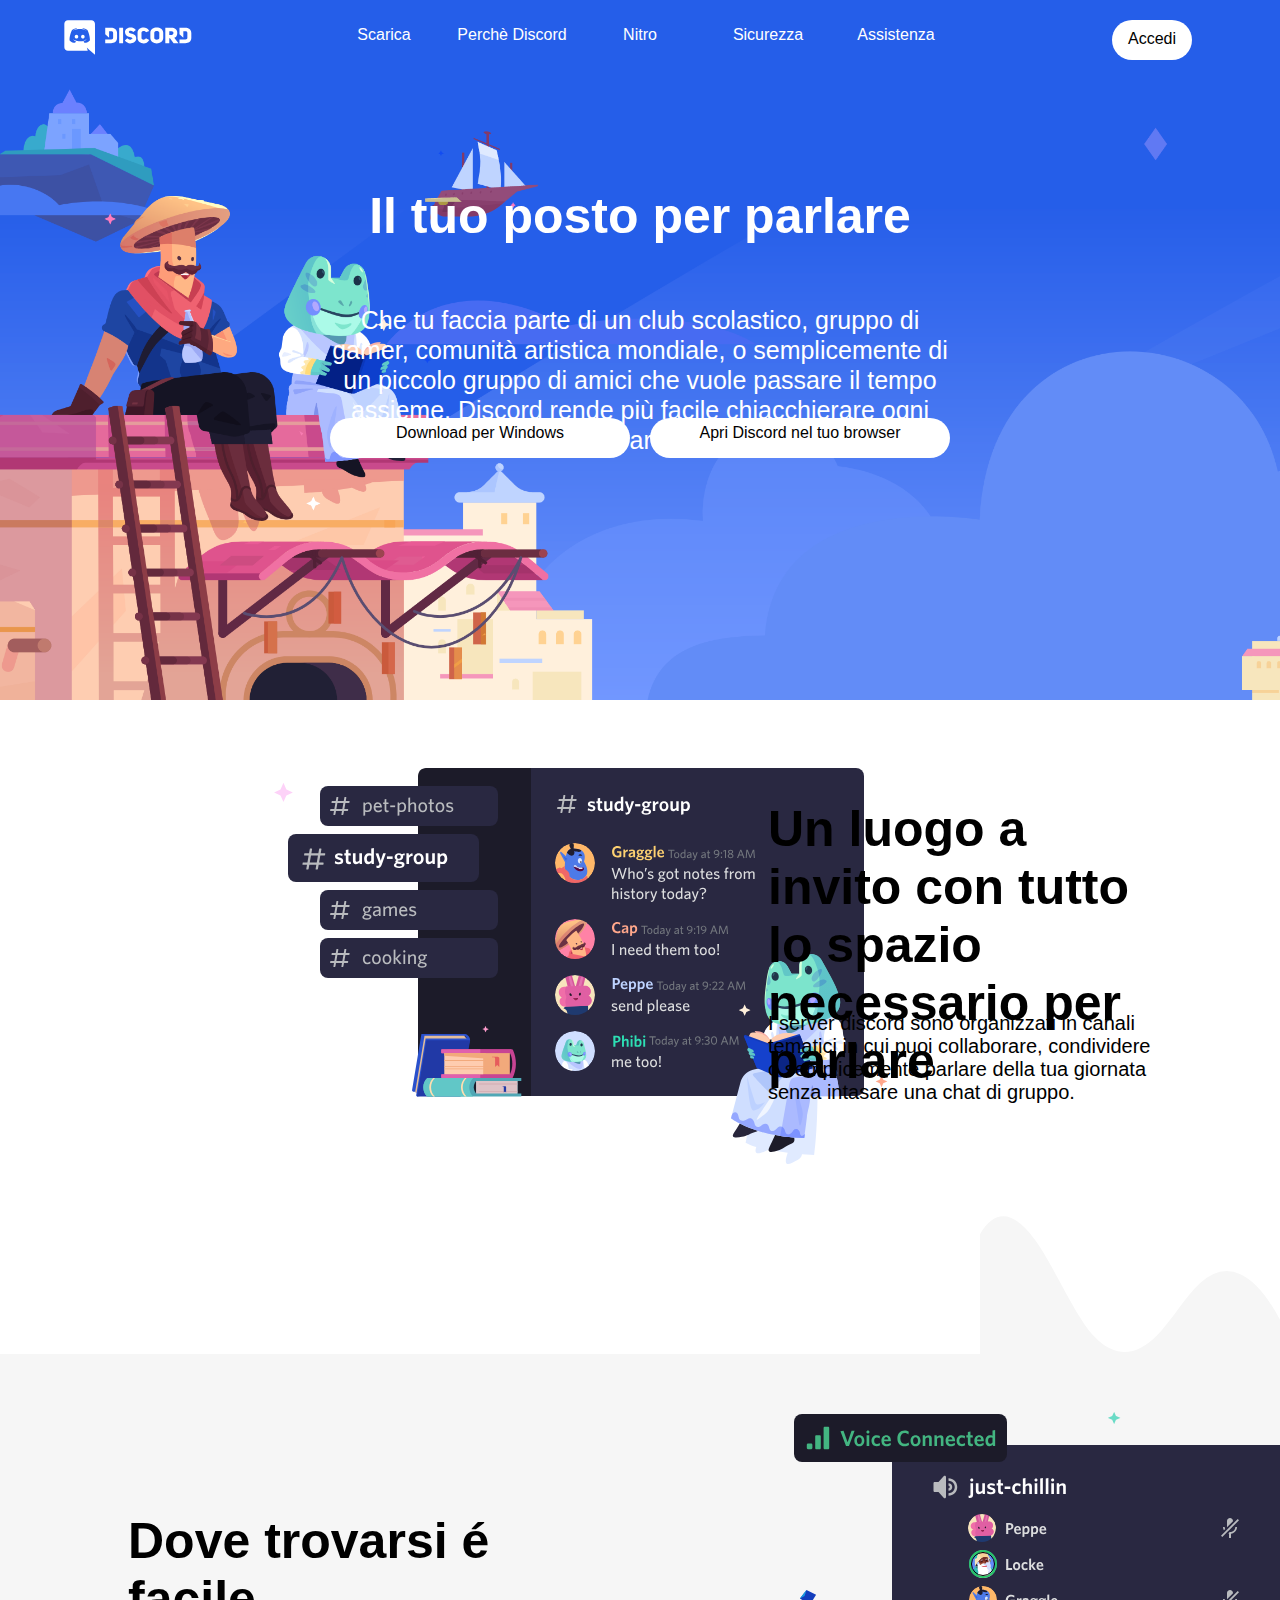
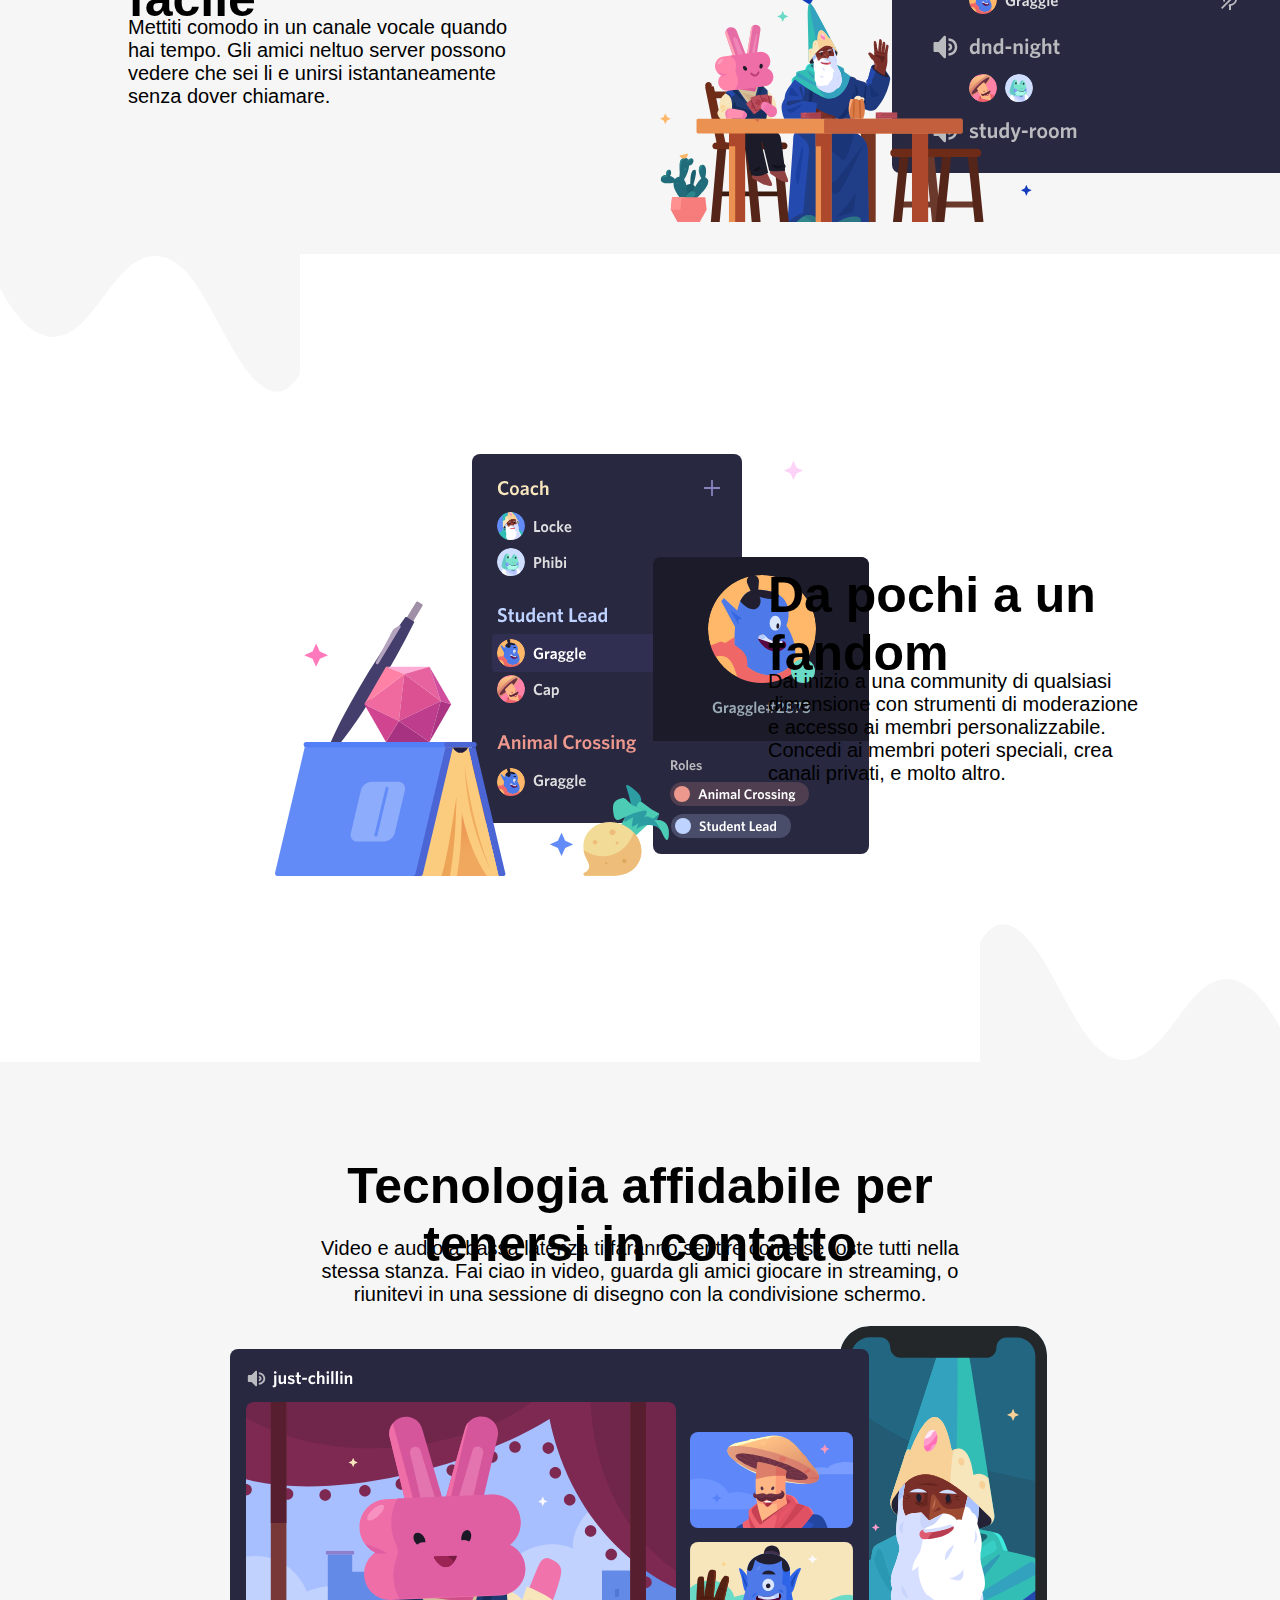
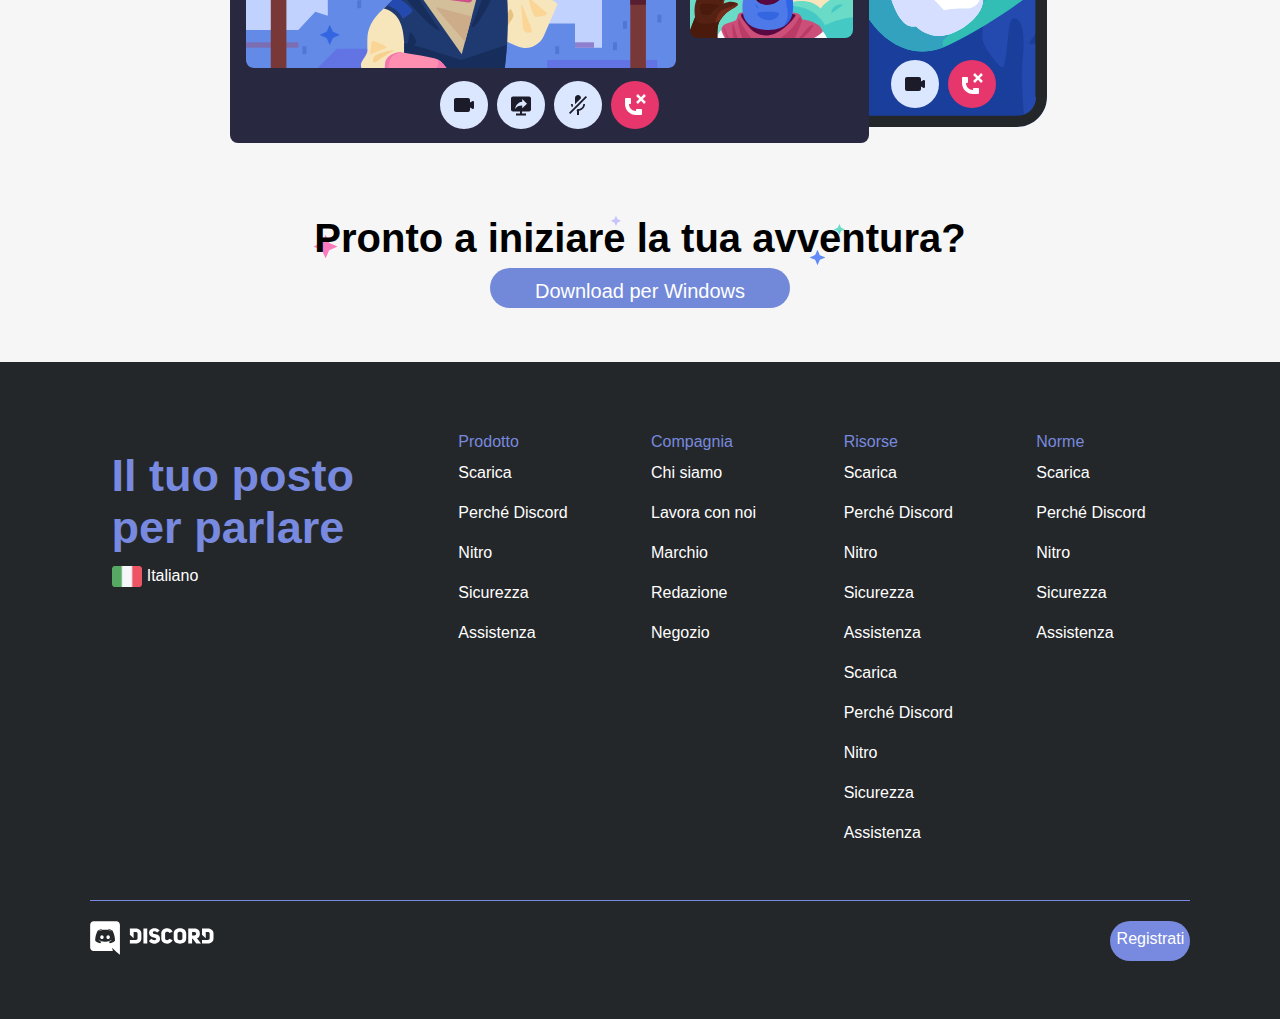
==== Bonus/index.html @ 31652d2a "creazione della sezione bonus" ====
<!DOCTYPE html>
<html lang="en">
<head>
    <link rel="stylesheet" href="https://cdnjs.cloudflare.com/ajax/libs/font-awesome/6.2.0/css/all.min.css" integrity="sha512-xh6O/CkQoPOWDdYTDqeRdPCVd1SpvCA9XXcUnZS2FmJNp1coAFzvtCN9BmamE+4aHK8yyUHUSCcJHgXloTyT2A==" crossorigin="anonymous" referrerpolicy="no-referrer" />
    <link href="http://fonts.cdnfonts.com/css/whitney-2" rel="stylesheet">
    <link rel="stylesheet" href="css/style.css">
    <meta charset="UTF-8">
    <meta http-equiv="X-UA-Compatible" content="IE=edge">
    <meta name="viewport" content="width=device-width, initial-scale=1.0">
    <title>Discord</title>
</head>
<body>

    <!-- Header -->
    <header>

        <!-- Navigatin tab -->
        <nav class="navigation">

            <div class="logo">

            </div>

            <section class="linkup">
            
                <div id="scarica" class="linkuplinks">
                    <span>
                        <a href="https://discord.com/download" class="linkstyle">Scarica</a> 
                    </span>
                </div>

                <div id="why" class="linkuplinks">
                    <span>
                        <a href="https://discord.com/blog" class="linkstyle">Perchè Discord</a> 
                    </span>
                </div>

                <div id="nitro" class="linkuplinks">
                    <span>
                       <a href="https://discord.com/nitro" class="linkstyle">Nitro</a> 
                    </span>
                </div>

                <div id="sicurezza" class="linkuplinks">
                    <span>
                       <a href="https://discord.com/safety" class="linkstyle">Sicurezza</a> 
                    </span>
                </div>

                <div id="assistenza" class="linkuplinks">
                    <span>
                       <a href="https://support.discord.com/hc/it" class="linkstyle">Assistenza</a> 
                    </span>
                </div>

            </section>

            <section class="login">
                <a href="https://discord.com/login" id="updownloadbutton">
                    <div id="loginbutton">
                        <span>
                        Accedi
                        </span>
                    </div>
                </a>

            </section>

        </nav>

        <!-- Introduction & Download -->

        <section class="intro">

            <div class="introduction">

                <div id="title">
                    <span>
                        Il tuo posto per parlare
                    </span>
                </div>

                <div id="introdescr">
                    <span>
                        Che tu faccia parte di un club scolastico, gruppo di gamer, comunità artistica mondiale, o semplicemente di un piccolo gruppo di amici che vuole passare il tempo assieme, Discord rende più facile chiacchierare ogni giorno e ritrovarsi più spesso.
                    </span>

                </div>

                <div id="introbuttons">
                    
                    <div id="downloadfor">
                        <a href="https://discord.com/api/downloads/distributions/app/installers/latest?channel=stable&platform=win&arch=x86" id="downloadlink">
                            <span>
                                <i class="fa-solid fa-down-long"></i>
                                Download per Windows
                            </span>
                        </a>
                    </div>

                    <div id="openinbrowser">
                        <a href="https://discord.com/app" id="openbrlink">
                            <span>
                                Apri Discord nel tuo browser
                            </span>
                        </a>
                    </div>
                    
                    
                </div>

            </div>

        </section>

    </header>

    <!-- Main content -->
    <main>

        <!-- Cont1 -->
        <section class="wavescont">
            <div class="showcase">
                <div class="img">

                    <div class="image">

                        <img src="img/study-group.svg" alt="study group">

                    </div>

                </div>
        
                <div class="txt">

                    <section class="text">

                        <div id="img-title-medium">
                            Un luogo a invito con tutto lo spazio necessario per parlare
                        </div>

                        <div id="img-description">
                            I server discord sono organizzati in canali tematici in cui puoi collaborare, condividere o semplicemente parlare della tua giornata senza intasare una chat di gruppo.
                        </div>

                    </section>
        
                </div>
            </div>

            <div id="wavesrotate">
                <img src="img/wave2.svg" alt="" class="svg">
            </div>

            <!-- Cont2 -->
            <div class="showcase cont2">
                <div class="txt">

                    <section class="text">

                        <div id="img-title">
                            Dove trovarsi é facile
                        </div>

                        <div id="img-description">
                            Mettiti comodo in un canale vocale quando hai tempo. Gli amici neltuo server possono vedere che sei li e unirsi istantaneamente senza dover chiamare.
                        </div>

                    </section>

                </div>
        
                <div class="img right">

                    <div class="image">

                        <img src="img/voice-connected.svg" alt="study group">

                    </div>
        
                </div>
            </div>

            <div>
                <img src="img/wave2.svg" alt="" class="svg">
            </div>

            <!-- Cont3 -->
            <div class="showcase">
                <div class="img">

                    <div class="image">

                        <img src="img/coach.svg" alt="study group">

                    </div>

                </div>
        
                <div class="txt">

                    <section class="text">

                        <div id="img-title">
                            Da pochi a un fandom
                        </div>

                        <div id="img-description">
                            Dai inizio a una community di qualsiasi dimensione con strumenti di moderazione e accesso ai membri personalizzabile. Concedi ai membri poteri speciali, crea canali privati, e molto altro.
                        </div>

                    </section>
        
                </div>
            </div>

            <div id="wavesrotate">
                <img src="img/wave2.svg" alt="" class="svg">
            </div>

            <!-- Big Image -->
            <div class="showcase" id="big-img">
                <div class="txt2">

                    <div id="text2">

                        <div id="big-img-title">
                            Tecnologia affidabile per tenersi in contatto
                        </div>

                        <div id="big-img-description">
                            Video e audio a bassa latenza ti faranno sentire come se foste tutti nella stessa stanza. Fai ciao in video, guarda gli amici giocare in streaming, o riunitevi in una sessione di disegno con la condivisione schermo.
                        </div>

                    </div>

                </div>
        
                <div class="img2">

                    <div id="image2">

                        <img src="img/big.svg" alt="study group">

                    </div>
        
                </div>
            </div>

            <!-- Download button -->
            <div class="download">

                <div id="download-intro">
                    Pronto a iniziare la tua avventura?
                </div>

                <div id="downloadfor2">
                    <a href="https://discord.com/api/downloads/distributions/app/installers/latest?channel=stable&platform=win&arch=x86" id="downloadlink">
                        <span>
                            <i class="fa-solid fa-down-long"></i>
                            Download per Windows
                        </span>
                    </a>
                </div>

            </div>
        </section>

    </main>
    
    <!-- Footer and other notes -->
    <footer>

        <section class="links">

            <!-- Phrase&Lang -->
            <div class="lang-social">
                <div id="Phrase">
                    Il tuo posto per parlare
                </div>

                <div id="lang">
                    <img src="img/ita.png" alt="" id="ita">
                    Italiano
                    <i class="fa-solid fa-caret-down"></i>
                </div>

                <div class="social">
                    <div class="iconsocial">
                        <a href="https://twitter.com/discord" id="linksocial">
                            <i class="fa-brands fa-twitter"></i>
                        </a>
                    </div>

                    <div class="iconsocial">
                        <a href="https://www.instagram.com/discord/" id="linksocial">
                            <i class="fa-brands fa-instagram"></i>
                        </a>
                    </div>

                    <div class="iconsocial">
                        <a href="https://www.facebook.com/discord/" id="linksocial">
                            <i class="fa-brands fa-facebook"></i>
                        </a>
                    </div>

                    <div class="iconsocial">
                        <a href="https://www.youtube.com/discord/" id="linksocial">
                            <i class="fa-brands fa-youtube"></i>
                        </a>
                    </div>

                    
                    
                    
                    

                </div>

            </div>

            <!-- Prodotto -->
            <div class="linkest">

                <div class="intrestsect">
                    Prodotto
                </div>

                <div class="intrestlinks">

                    <a href="" class="linkcolumn">Scarica</a><br>
                    <a href=""  class="linkcolumn">Perché Discord</a><br>
                    <a href=""  class="linkcolumn">Nitro</a><br>
                    <a href="" class="linkcolumn">Sicurezza</a><br>
                    <a href=""  class="linkcolumn">Assistenza</a><br>

                </div>

            </div>

            <!-- Compagnia -->
            <div class="linkest">

                <div class="intrestsect">
                    Compagnia
                </div>

                <div class="intrestlinks">

                    <a href="" class="linkcolumn">Chi siamo</a><br>
                    <a href=""  class="linkcolumn">Lavora con noi</a><br>
                    <a href=""  class="linkcolumn">Marchio</a><br>
                    <a href="" class="linkcolumn">Redazione</a><br>
                    <a href=""  class="linkcolumn">Negozio</a><br>

                </div>

            </div>

            <!-- Risorse -->
            <div class="linkest">

                <div class="intrestsect">
                    Risorse
                </div>

                <div class="intrestlinks">

                    <a href="" class="linkcolumn">Scarica</a><br>
                    <a href=""  class="linkcolumn">Perché Discord</a><br>
                    <a href=""  class="linkcolumn">Nitro</a><br>
                    <a href="" class="linkcolumn">Sicurezza</a><br>
                    <a href=""  class="linkcolumn">Assistenza</a><br>
                    <a href="" class="linkcolumn">Scarica</a><br>
                    <a href=""  class="linkcolumn">Perché Discord</a><br>
                    <a href=""  class="linkcolumn">Nitro</a><br>
                    <a href="" class="linkcolumn">Sicurezza</a><br>
                    <a href=""  class="linkcolumn">Assistenza</a><br>

                </div>
                
            </div>

            <!-- Norme -->
            <div class="linkest">

                <div class="intrestsect">
                    Norme
                </div>

                <div class="intrestlinks">

                    <a href="" class="linkcolumn">Scarica</a><br>
                    <a href=""  class="linkcolumn">Perché Discord</a><br>
                    <a href=""  class="linkcolumn">Nitro</a><br>
                    <a href="" class="linkcolumn">Sicurezza</a><br>
                    <a href=""  class="linkcolumn">Assistenza</a><br>

                </div>
                
            </div>
        </section>
        
        <div class="downlogo">

            <div id="logodown">
                <img src="img/logo.svg" alt="">
            </div>

            <div id="Signup">
                <a href="https://discord.com/register" id="signupstyle">
                    <div id="signupbutton">
                        <span>
                        Registrati
                        </span>
                    </div>
                </a>
            </div>

        </div>

    </footer>
</body>
</html>
---- Bonus/css/style.css ----
/* All */
*{
    margin: 0;
    padding: 0;
    box-sizing: border-box;
    font-family: 'Whitney', Arial, Helvetica, sans-serif
}

.linkstyle{
    text-decoration: none;
    color: inherit;
    
}

.linkstyle:hover{
    text-decoration: underline;
}

/* Header */
header{
    height: 700px;
    background-image: url(../img/jumbo.png);
    background-size: cover;
    background-repeat: no-repeat;
    
}

    /* Nav properties */
    .navigation{
        height: 80px;
        /* background-color: aqua; */
        display: flex;
        justify-content: space-around;
        align-items: center;
        
    }

        .logo{
            min-height: 50%;
            width: 10%;
            background-image: url(../img/logo.svg);
            background-size: contain;
            background-repeat: no-repeat;
            /* background-color: aquamarine; */
            /* border: #000 solid 1px; */
        }

        .linkup{
            height: 40px;
            width: 50%;
            /* background-color: aquamarine; */
            /* border: #000 solid 1px; */
            display: flex;
        }

            .linkuplinks{
                height: 40px;
                width: 20%;
                /* border: #000 solid 1px; */
                text-align: center;
                padding: 1% 0;
                color: #fff;
            }
            
        .login{
            height: 40px;
            width: 10%;
            /* background-color: aquamarine;  */
            /* border: #000 solid 1px;  */
            display: flex;
            justify-content: center;
        }

            #loginbutton{
                height: 40px;
                width: 80px;
                padding: 5% 0;
                /* border: #000 solid 1px; */
                color: #000;
                background-color: #fff;
                border-radius: 50px;
                text-align: center;
                padding: 12% 0;
            }

            #updownloadbutton{
                text-decoration: none;
                color: inherit;
            }





    /* Intro properties */
    .intro{
        height: 600px;
        /* background-color: blue; */
        display:flex;
        justify-content: center;
        align-items: center;
    }

        .introduction{
            height: 450px;
            width: 50%;
            /* background-color: aquamarine; */
            /* border: #000 solid 1px; */
            display: flex;
            flex-direction: column;
        }

            #title{
                height: 150px;
                /* border: #000 solid 1px; */
                text-align: center;
                font-size: 50px;
                font-weight: bold;
                color: #fff;
                padding: 5% 0;
            }

        #introdescr{
            height: 100px;
            /* border: #000 solid 1px; */
            text-align: center;
            color: #fff;
            font-size: 25px;
            line-height: 30px;
        }

        #introbuttons{
            height: 150px;
            /* border: #000 solid 1px; */
            text-align: center;
            display: flex;
            justify-content: space-around;
            padding: 2% 0;
        }

            #downloadfor{
                height: 40px;
                width: 300px;
                background-color: #fff;
                border-radius: 50px;
                text-align: center;
                color: #000;
                padding: 1% 0;
            }

                #downloadlink{
                    text-decoration: inherit;
                    color: inherit;
                }

            #openinbrowser{
                height: 40px;
                width: 300px;
                background-color: #fff;
                border-radius: 50px;
                text-align: center;
                color: #000;
                padding: 1% 0;
            }

                #openbrlink{
                    text-decoration: inherit;
                    color: inherit;
                }

/* Main */
.wavescont{
    display:flex;
    flex-direction: column;
}


    #wavesrotate{
        transform: rotate(180deg); 
    }

.showcase{
    width: 100%;
    display: flex;
}

.cont2{
    background-color: #f6f6f6;
}

    .img{
        width: 50%;
        height: 500px;
        /* background-color: yellow; */
        display: flex;
        justify-content: right;
        align-items: center;
    }

    .right{
        justify-content: left;
    }

        .image{
            height: auto;
            width: 60%;
            /* background-color: aquamarine; */
            /* border: #000 solid 1px; */
        }

    .txt{
        width: 50%;
        height: 500px;
        /* background-color: green; */
        display: flex;
        justify-content: center;
        align-items: center;

    }
    
        .text{
            height: 300px;
            width: 60%;
            /* background-color: aquamarine; */
            /* border: #000 solid 1px; */
            display: flex;
            flex-direction: column;
        }

            #img-title-medium{
                height: 200px;
                /* border: #000 solid 1px; */
                font-size: 50px;
                font-weight: bold;
                color: #000;
            }

            #img-title{
                height: 150px;
                /* border: #000 solid 1px; */
                font-size: 50px;
                font-weight: bold;
                color: #000;
                padding: 15% 0 0 0;
            }

            #img-description{
                height: 150px;
                /* border: #000 solid 1px; */
                font-size: 20px;
                color: #000;
                padding: 3% 0;
            }

    #big-img{
       flex-direction: column; 
    }

    .txt2{
        width: 100%;
        height: 250px;
        background-color: #f6f6f6;
        display: flex;
        justify-content: center;
        align-items: center;
    }

        #text2{
            height: 200px;
            width: 50%;
            /* background-color: aquamarine; */
            /* border: #000 solid 1px; */
            display: flex;
            flex-direction: column;
        }

        #big-img-title{
            height: 150px;
            /* border: #000 solid 1px; */
            font-size: 50px;
            font-weight: bold;
            color: #000;
            padding: 70px 0 0 0;
            text-align: center;
        }

        #big-img-description{
            height: 60px;
            /* border: #000 solid 1px; */
            font-size: 20px;
            color: #000;
            text-align: center;
        }

    .img2{
        width: 100%;
        height: 450px;
        background-color: #f6f6f6;
        display: flex;
        justify-content: center;
        align-items: center;

    }

        #image2{
            height: auto;
            width: auto;
            /* background-color: aquamarine; */
            /* border: #000 solid 1px; */
        }

    .download{
        width: 100%;
        height: 200px;
        background-color: #f6f6f6;
        display: flex;
        flex-direction: column;
        justify-content: center;
        align-items: center;
    }

        #download-intro{
            height: 50px;
            width: auto;
            font-size: 40px;
            text-align: center;
            font-weight: bold;
            background-image: url(../img/stars.svg);
            background-repeat: no-repeat;
            /* border: #000 solid 1px; */
            padding-bottom: 4%;
        }

        #downloadfor2{
            height: 40px;
            width: 300px;
            background-color: #7289da;
            border-radius: 50px;
            text-align: center;
            color: #fff;
            font-size: 20px;
            padding-top: 1%;
            padding-bottom: 2%;
        }

    /* Footer */
footer{
    background-color: #24272a;
    padding: 3% 7%;
}

.links{
    width: 100%;
    display: flex;
}

    .lang-social{
        width: 30%;
        height: 280px;
        background-color: #24272a;
        display: flex;
        flex-direction: column;
        justify-content: center;
        padding: 0 2%;
    }

        #Phrase{
            height: 110px;
            /* border: #000 solid 1px; */
            font-size: 45px;
            font-weight: bold;
            color: #788adf;
        }

        #lang{
            height: 40px;
            /* border: #000 solid 1px; */
            padding-top: 2%;
            color: #fff;
        }

            #ita{
                height: 60%;
                vertical-align: middle;
            }

        .social{
            height: 30px;
            /* border: #000 solid 1px; */
            color: #fff;
            font-size: 20px;
            display: flex;
        }

            .iconsocial{
                padding-right: 20px;
            }

            #linksocial{
                text-decoration: none;
                color: inherit;
            }


    .linkest{
        width: 17.5%;
        height: 500px;
        /* background-color: bisque; */
        /* border: 1px solid #000; */
        display: flex;
        align-items: center;
        flex-direction: column;
        padding-top: 3%;
    }

        .intrestsect{
            height: 20px;
            width: 60%;
            /* border: #000 solid 1px; */
            color: #788adf;
        }

        .intrestlinks{
            height: 400px;
            width: 60%;
            /* border: #000 solid 1px; */
            color: #fff;
            line-height: 40px;
        }

            .linkcolumn{
                text-decoration: none;
                color: inherit;
                
            }

                .linkcolumn:hover{
                    text-decoration: underline;
                }

.downlogo{
    width: 100%;
    height: 80px;
    background-color: #24272a;
    display: flex;
    justify-content: space-between;
    align-items: center;
    border-top: #788adf solid 1px;
}

    #logodown{
        height: 40px;
        width: 10%;
        /* background-color: aquamarine; */
        /* border: #000 solid 1px; */
    }

    #opendiscord{
        height: 40px;
        width: 10%;
        background-color: aquamarine;
        border: #000 solid 1px;
    }

        #signupstyle{
            text-decoration: none;
            color: inherit;
        }


        #signupbutton{
            height: 40px;
                width: 80px;
                padding: 5% 0;
                /* border: #000 solid 1px; */
                color: #fff;
                background-color: #788adf;
                border-radius: 50px;
                text-align: center;
                padding: 12% 0;
        }
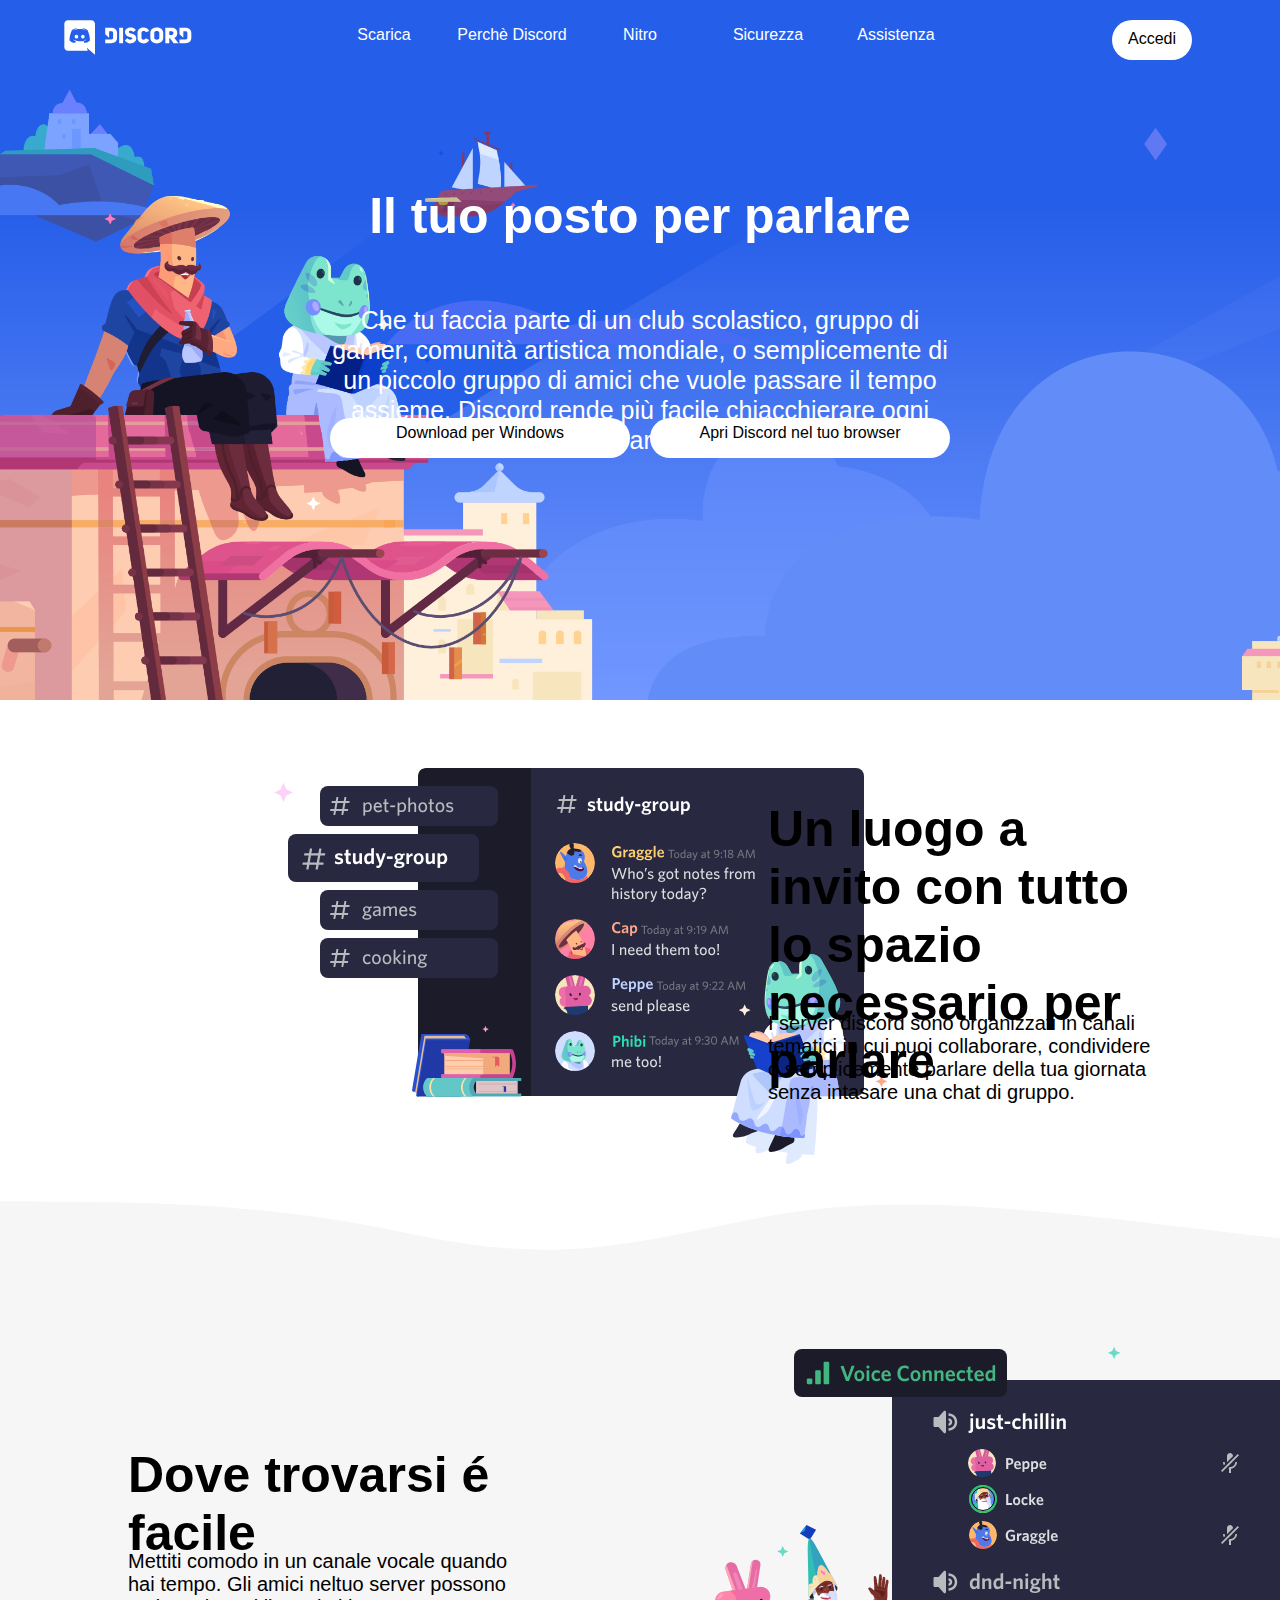
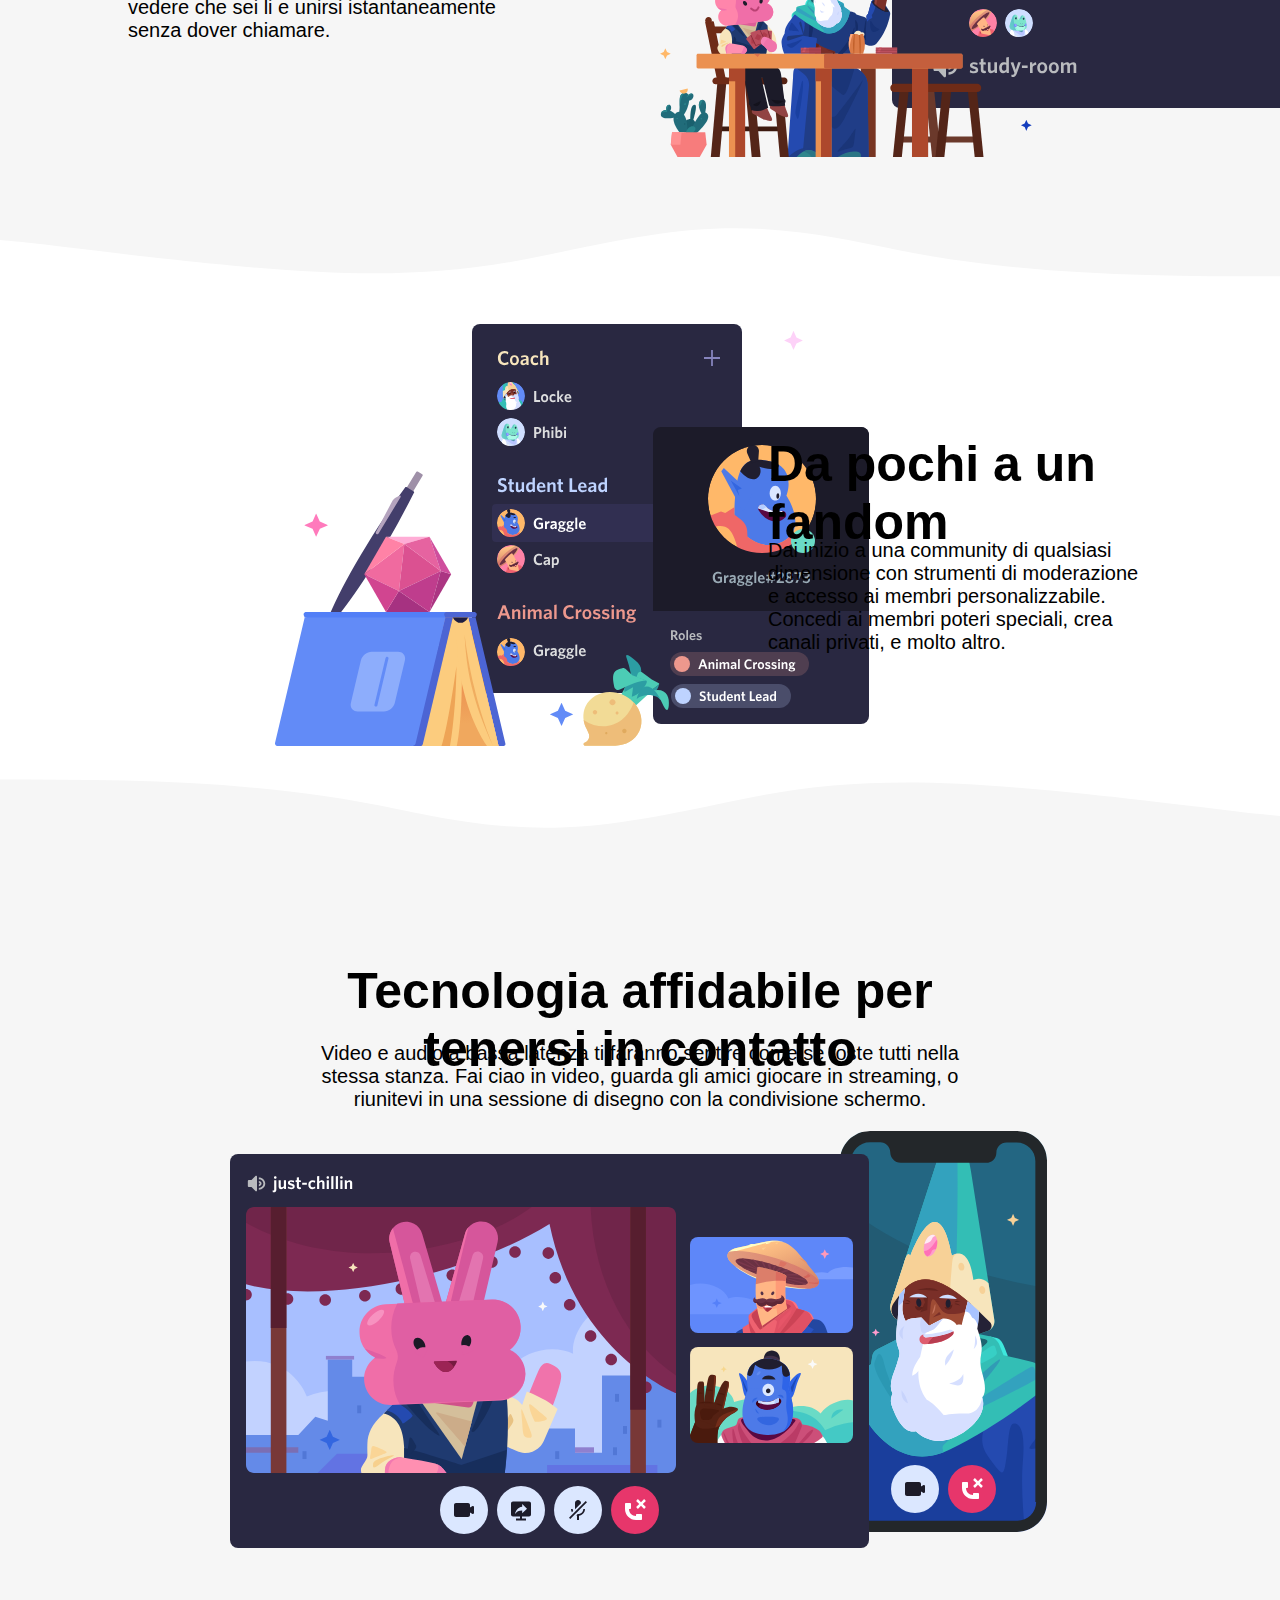
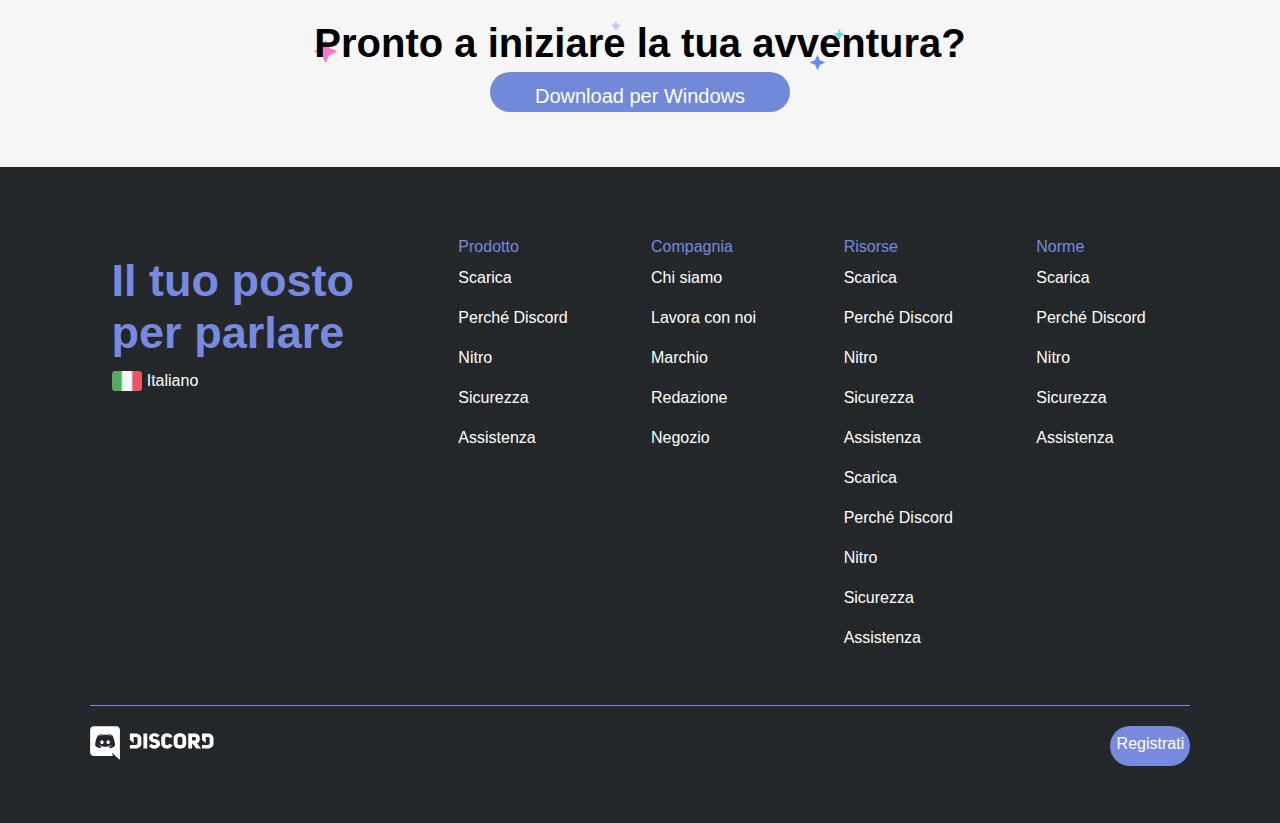
==== commit 8f41b390: "fixing svg in Bonus folder" ====
--- a/Bonus/index.html
+++ b/Bonus/index.html
@@ -148,8 +148,8 @@
                 </div>
             </div>
 
-            <div id="wavesrotate">
-                <img src="img/wave2.svg" alt="" class="svg">
+            <div>
+                <svg class="wave-1hkxOo" version="1.1" xmlns="http://www.w3.org/2000/svg" viewBox="0 0 1440 100" preserveAspectRatio="none"><path class="wavePath-haxJK1 animationPaused-2hZ4IO" d="M826.337463,25.5396311 C670.970254,58.655965 603.696181,68.7870267 447.802481,35.1443383 C293.342778,1.81111414 137.33377,1.81111414 0,1.81111414 L0,150 L1920,150 L1920,1.81111414 C1739.53523,-16.6853983 1679.86404,73.1607868 1389.7826,37.4859505 C1099.70117,1.81111414 981.704672,-7.57670281 826.337463,25.5396311 Z" fill="currentColor"></path></svg>
             </div>
 
             <!-- Cont2 -->
@@ -181,8 +181,8 @@
                 </div>
             </div>
 
-            <div>
-                <img src="img/wave2.svg" alt="" class="svg">
+            <div id="wavesrotate">
+                <svg class="wave-1hkxOo" version="1.1" xmlns="http://www.w3.org/2000/svg" viewBox="0 0 1440 100" preserveAspectRatio="none"><path class="wavePath-haxJK1 animationPaused-2hZ4IO" d="M826.337463,25.5396311 C670.970254,58.655965 603.696181,68.7870267 447.802481,35.1443383 C293.342778,1.81111414 137.33377,1.81111414 0,1.81111414 L0,150 L1920,150 L1920,1.81111414 C1739.53523,-16.6853983 1679.86404,73.1607868 1389.7826,37.4859505 C1099.70117,1.81111414 981.704672,-7.57670281 826.337463,25.5396311 Z" fill="currentColor"></path></svg>
             </div>
 
             <!-- Cont3 -->
@@ -214,8 +214,8 @@
                 </div>
             </div>
 
-            <div id="wavesrotate">
-                <img src="img/wave2.svg" alt="" class="svg">
+            <div>
+                <svg class="wave-1hkxOo" version="1.1" xmlns="http://www.w3.org/2000/svg" viewBox="0 0 1440 100" preserveAspectRatio="none"><path class="wavePath-haxJK1 animationPaused-2hZ4IO" d="M826.337463,25.5396311 C670.970254,58.655965 603.696181,68.7870267 447.802481,35.1443383 C293.342778,1.81111414 137.33377,1.81111414 0,1.81111414 L0,150 L1920,150 L1920,1.81111414 C1739.53523,-16.6853983 1679.86404,73.1607868 1389.7826,37.4859505 C1099.70117,1.81111414 981.704672,-7.57670281 826.337463,25.5396311 Z" fill="currentColor"></path></svg>
             </div>
 
             <!-- Big Image -->
--- a/Bonus/css/style.css
+++ b/Bonus/css/style.css
@@ -174,7 +174,13 @@
     flex-direction: column;
 }
 
-
+    svg {
+        display: block;
+    }
+    
+    svg path{
+        fill: #f6f6f6;
+    }
     #wavesrotate{
         transform: rotate(180deg); 
     }
